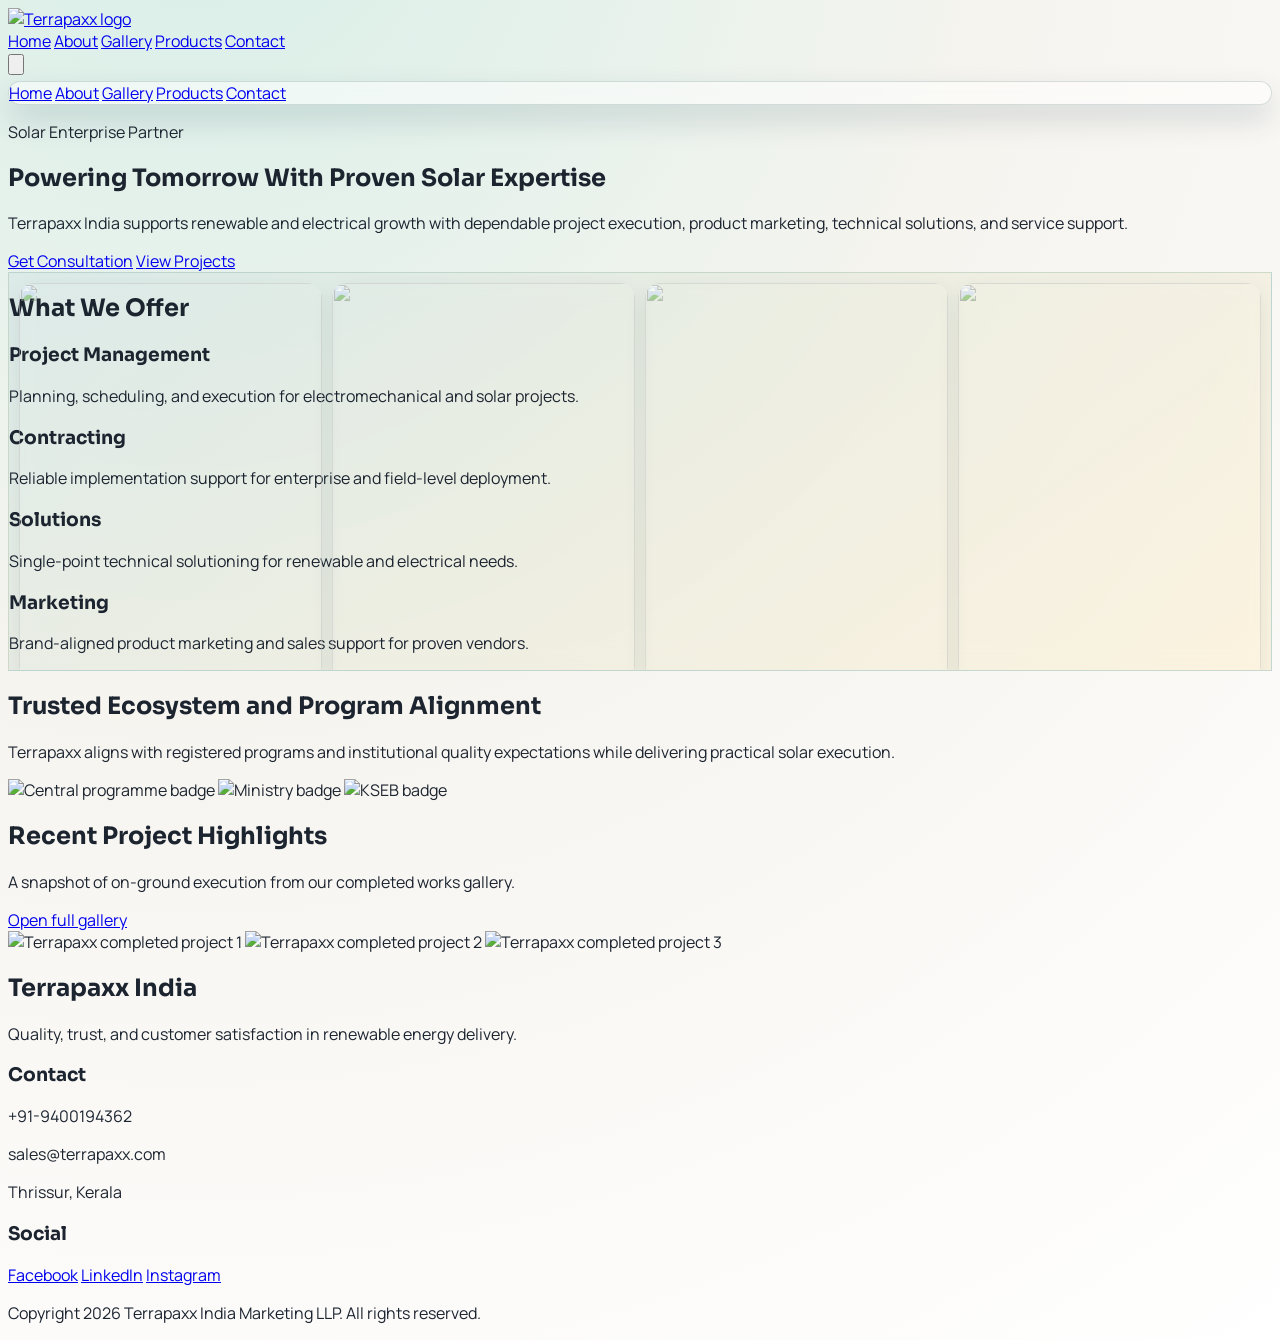
==== index.html @ 1fa040c9 "initial website setup for terapaxx" ====
<!doctype html>
<html lang="en">
<head>
  <meta charset="UTF-8">
  <meta name="viewport" content="width=device-width, initial-scale=1.0">
  <title>Terrapaxx India LLP | Solar Enterprise Solutions</title>
  <meta name="description" content="Terrapaxx India delivers solar-focused project management, contracting, technical solutions, and marketing support with quality and innovation.">
  <meta property="og:title" content="Terrapaxx India | Solar Enterprise Solutions">
  <meta property="og:description" content="Building quality through innovation for renewable energy and electrical solutions.">
  <meta property="og:type" content="website">
  <meta property="og:url" content="https://www.terrapaxx.com/">
  <meta property="og:image" content="https://www.terrapaxx.com/assets/images/terrapaxx-logo.png">
  <link rel="canonical" href="https://www.terrapaxx.com/">
  <link rel="preconnect" href="https://fonts.googleapis.com">
  <link rel="preconnect" href="https://fonts.gstatic.com" crossorigin>
  <link href="https://fonts.googleapis.com/css2?family=Manrope:wght@400;500;600;700;800&family=Sora:wght@500;600;700;800&display=swap" rel="stylesheet">
  <script src="https://cdn.tailwindcss.com"></script>
  <script>
    tailwind.config = {
      theme: {
        extend: {
          colors: {
            terra: {
              deep: '#0f3d3e',
              teal: '#1f7a7a',
              gold: '#f2a900',
              sand: '#f6f4ef',
              ink: '#1c2430'
            }
          }
        }
      }
    };
  </script>
  <link rel="stylesheet" href="assets/css/styles.css">
  <script type="application/ld+json">
    {
      "@context": "https://schema.org",
      "@type": "LocalBusiness",
      "name": "Terrapaxx India Marketing LLP",
      "url": "https://www.terrapaxx.com",
      "telephone": "+91-9400194362",
      "email": "sales@terrapaxx.com",
      "address": {
        "@type": "PostalAddress",
        "streetAddress": "7/626V, 1st Floor, St. Rose Kuries Complex, Amala Road, Parappur",
        "addressLocality": "Thrissur",
        "addressRegion": "Kerala",
        "postalCode": "680552",
        "addressCountry": "IN"
      }
    }
  </script>
</head>
<body>
  <a class="skip-link" href="#mainContent">Skip to main content</a>
  <header class="site-header fixed inset-x-0 top-0 z-40 transition-all duration-300">
    <div class="mx-auto max-w-7xl px-4 sm:px-6 lg:px-8">
      <div class="flex h-20 items-center justify-between">
        <a href="/" class="flex items-center gap-3" aria-label="Terrapaxx home">
          <img src="https://www.terrapaxx.com/assets/images/terrapaxx-logo.png" alt="Terrapaxx logo" class="h-11 w-auto" loading="lazy">
        </a>
        <nav class="hidden items-center gap-7 md:flex" aria-label="Main navigation">
          <a href="/" data-nav-link class="text-sm font-semibold text-terra-ink transition hover:text-terra-teal">Home</a>
          <a href="/about/" data-nav-link class="text-sm font-semibold text-terra-ink transition hover:text-terra-teal">About</a>
          <a href="/gallery/" data-nav-link class="text-sm font-semibold text-terra-ink transition hover:text-terra-teal">Gallery</a>
          <a href="/products/" data-nav-link class="text-sm font-semibold text-terra-ink transition hover:text-terra-teal">Products</a>
          <a href="/contact-us/" data-nav-link class="rounded-full bg-terra-deep px-4 py-2 text-sm font-semibold text-white transition hover:bg-terra-teal">Contact</a>
        </nav>
        <button id="menuButton" class="md:hidden rounded-lg border border-slate-300 p-2" aria-expanded="false" aria-controls="mobileMenu" aria-label="Open menu">
          <svg xmlns="http://www.w3.org/2000/svg" class="h-6 w-6" fill="none" viewBox="0 0 24 24" stroke="currentColor"><path stroke-linecap="round" stroke-linejoin="round" stroke-width="1.8" d="M4 6h16M4 12h16M4 18h16" /></svg>
        </button>
      </div>
      <div id="mobileMenu" class="mobile-menu-glass hidden border-t border-slate-200 pb-4 md:hidden">
        <nav class="mt-3 flex flex-col gap-2" aria-label="Mobile navigation">
          <a href="/" data-nav-link class="rounded-lg px-3 py-2 text-sm font-semibold text-terra-ink transition hover:bg-white/75">Home</a>
          <a href="/about/" data-nav-link class="rounded-lg px-3 py-2 text-sm font-semibold text-terra-ink transition hover:bg-white/75">About</a>
          <a href="/gallery/" data-nav-link class="rounded-lg px-3 py-2 text-sm font-semibold text-terra-ink transition hover:bg-white/75">Gallery</a>
          <a href="/products/" data-nav-link class="rounded-lg px-3 py-2 text-sm font-semibold text-terra-ink transition hover:bg-white/75">Products</a>
          <a href="/contact-us/" data-nav-link class="rounded-lg bg-terra-deep px-3 py-2 text-sm font-semibold text-white">Contact</a>
        </nav>
      </div>
    </div>
  </header>

  <main id="mainContent" class="pt-24">
    <section class="mx-auto max-w-7xl px-4 py-16 sm:px-6 lg:px-8">
      <div class="grid items-center gap-8 lg:grid-cols-2">
        <div class="reveal space-y-6">
          <p class="inline-flex items-center rounded-full bg-white px-4 py-1 text-xs font-bold uppercase tracking-[0.18em] text-terra-teal shadow-sm ring-1 ring-slate-200">Solar Enterprise Partner</p>
          <h1 class="text-4xl font-extrabold leading-tight text-terra-deep sm:text-5xl">Powering Tomorrow With Proven Solar Expertise</h1>
          <p class="max-w-xl text-base leading-relaxed text-slate-700">Terrapaxx India supports renewable and electrical growth with dependable project execution, product marketing, technical solutions, and service support.</p>
          <div class="flex flex-wrap gap-3">
            <a href="/contact-us/" class="rounded-full bg-terra-gold px-6 py-3 text-sm font-bold text-slate-900 transition hover:brightness-95">Get Consultation</a>
            <a href="/gallery/" class="rounded-full border border-terra-deep px-6 py-3 text-sm font-bold text-terra-deep transition hover:bg-white">View Projects</a>
          </div>
        </div>
        <div class="hero-grid reveal rounded-3xl p-6 shadow-xl sm:p-8">
          <div class="hero-gallery-layer" aria-hidden="true">
            <div class="hero-gallery-track">
              <img src="https://www.terrapaxx.com/assets/gallery/2.jpeg" alt="" class="hero-gallery-thumb" loading="lazy">
              <img src="https://www.terrapaxx.com/assets/gallery/7.jpeg" alt="" class="hero-gallery-thumb" loading="lazy">
              <img src="https://www.terrapaxx.com/assets/gallery/14.jpeg" alt="" class="hero-gallery-thumb" loading="lazy">
              <img src="https://www.terrapaxx.com/assets/gallery/22.jpg" alt="" class="hero-gallery-thumb" loading="lazy">
            </div>
          </div>
          <div class="relative z-10">
            <h2 class="text-2xl font-semibold text-terra-deep">What We Offer</h2>
            <div class="mt-6 grid gap-4 sm:grid-cols-2">
            <article class="rounded-2xl bg-white p-4 shadow-sm ring-1 ring-slate-200">
              <h3 class="font-semibold text-terra-ink">Project Management</h3>
              <p class="mt-2 text-sm text-slate-600">Planning, scheduling, and execution for electromechanical and solar projects.</p>
            </article>
            <article class="rounded-2xl bg-white p-4 shadow-sm ring-1 ring-slate-200">
              <h3 class="font-semibold text-terra-ink">Contracting</h3>
              <p class="mt-2 text-sm text-slate-600">Reliable implementation support for enterprise and field-level deployment.</p>
            </article>
            <article class="rounded-2xl bg-white p-4 shadow-sm ring-1 ring-slate-200">
              <h3 class="font-semibold text-terra-ink">Solutions</h3>
              <p class="mt-2 text-sm text-slate-600">Single-point technical solutioning for renewable and electrical needs.</p>
            </article>
            <article class="rounded-2xl bg-white p-4 shadow-sm ring-1 ring-slate-200">
              <h3 class="font-semibold text-terra-ink">Marketing</h3>
              <p class="mt-2 text-sm text-slate-600">Brand-aligned product marketing and sales support for proven vendors.</p>
            </article>
            </div>
          </div>
        </div>
      </div>
    </section>

    <section class="reveal bg-white/80 py-16">
      <div class="mx-auto max-w-7xl px-4 sm:px-6 lg:px-8">
        <div class="flex flex-col gap-8 rounded-3xl bg-white p-8 shadow-sm ring-1 ring-slate-200 lg:flex-row lg:items-center lg:justify-between">
          <div>
            <h2 class="text-2xl font-bold text-terra-deep">Trusted Ecosystem and Program Alignment</h2>
            <p class="mt-3 max-w-2xl text-slate-600">Terrapaxx aligns with registered programs and institutional quality expectations while delivering practical solar execution.</p>
          </div>
          <div class="grid grid-cols-1 gap-4 sm:grid-cols-3">
            <img loading="lazy" src="https://www.terrapaxx.com/assets/offers/central-programme.png" alt="Central programme badge" class="h-20 w-full rounded-xl bg-slate-50 object-contain p-3 ring-1 ring-slate-200">
            <img loading="lazy" src="https://www.terrapaxx.com/assets/offers/ministry.png" alt="Ministry badge" class="h-20 w-full rounded-xl bg-slate-50 object-contain p-3 ring-1 ring-slate-200">
            <img loading="lazy" src="https://www.terrapaxx.com/assets/offers/KSEB.jpeg" alt="KSEB badge" class="h-20 w-full rounded-xl bg-slate-50 object-contain p-3 ring-1 ring-slate-200">
          </div>
        </div>
      </div>
    </section>

    <section class="mx-auto max-w-7xl px-4 py-16 sm:px-6 lg:px-8">
      <div class="reveal flex items-end justify-between gap-4">
        <div>
          <h2 class="text-3xl font-bold text-terra-deep">Recent Project Highlights</h2>
          <p class="mt-2 text-slate-600">A snapshot of on-ground execution from our completed works gallery.</p>
        </div>
        <a href="/gallery/" class="text-sm font-semibold text-terra-teal">Open full gallery</a>
      </div>
      <div class="mt-8 grid gap-5 sm:grid-cols-2 lg:grid-cols-3">
        <img loading="lazy" src="https://www.terrapaxx.com/assets/gallery/1.jpeg" alt="Terrapaxx completed project 1" class="reveal h-56 w-full rounded-2xl object-cover shadow-sm ring-1 ring-slate-200">
        <img loading="lazy" src="https://www.terrapaxx.com/assets/gallery/8.jpeg" alt="Terrapaxx completed project 2" class="reveal h-56 w-full rounded-2xl object-cover shadow-sm ring-1 ring-slate-200">
        <img loading="lazy" src="https://www.terrapaxx.com/assets/gallery/18.jpeg" alt="Terrapaxx completed project 3" class="reveal h-56 w-full rounded-2xl object-cover shadow-sm ring-1 ring-slate-200">
      </div>
    </section>
  </main>

  <footer class="border-t border-slate-200 bg-white/90">
    <div class="mx-auto grid max-w-7xl gap-10 px-4 py-10 sm:px-6 md:grid-cols-3 lg:px-8">
      <div>
        <h2 class="text-lg font-bold text-terra-deep">Terrapaxx India</h2>
        <p class="mt-2 text-sm text-slate-600">Quality, trust, and customer satisfaction in renewable energy delivery.</p>
      </div>
      <div>
        <h3 class="text-sm font-bold uppercase tracking-wide text-slate-500">Contact</h3>
        <p class="mt-2 text-sm text-slate-700">+91-9400194362</p>
        <p class="text-sm text-slate-700">sales@terrapaxx.com</p>
        <p class="text-sm text-slate-700">Thrissur, Kerala</p>
      </div>
      <div>
        <h3 class="text-sm font-bold uppercase tracking-wide text-slate-500">Social</h3>
        <div class="mt-2 flex gap-4 text-sm font-semibold">
          <a class="text-terra-teal hover:underline" href="https://web.facebook.com/terrapaxx/" target="_blank" rel="noopener">Facebook</a>
          <a class="text-terra-teal hover:underline" href="https://www.linkedin.com/company/terrapaxx-india-marketing-llp" target="_blank" rel="noopener">LinkedIn</a>
          <a class="text-terra-teal hover:underline" href="https://www.instagram.com/terrapaxx_india?igsh=eGJqOGloN3NxOTlw" target="_blank" rel="noopener">Instagram</a>
        </div>
      </div>
    </div>
    <p class="border-t border-slate-200 py-4 text-center text-xs text-slate-500">Copyright <span id="currentYear"></span> Terrapaxx India Marketing LLP. All rights reserved.</p>
  </footer>

  <script src="assets/js/main.js" defer></script>
</body>
</html>
---- assets/css/styles.css ----
:root {
  --brand-deep: #0f3d3e;
  --brand-teal: #1f7a7a;
  --brand-sand: #f6f4ef;
  --brand-gold: #f2a900;
  --brand-ink: #1c2430;
}

html {
  scroll-behavior: smooth;
}

body {
  font-family: "Manrope", sans-serif;
  color: var(--brand-ink);
  background: radial-gradient(circle at 15% -10%, #d7efe8 0%, #f6f4ef 45%, #ffffff 100%);
}

h1,
h2,
h3 {
  font-family: "Sora", sans-serif;
}

.site-header.scrolled {
  background-color: rgba(255, 255, 255, 0.88);
  backdrop-filter: blur(10px);
  box-shadow: 0 8px 30px rgba(16, 42, 67, 0.08);
}

.hero-grid {
  position: relative;
  overflow: hidden;
  background-color: rgba(255, 255, 255, 0.5);
  backdrop-filter: blur(12px);
  -webkit-backdrop-filter: blur(12px);
  background-image: linear-gradient(145deg, rgba(31, 122, 122, 0.11), rgba(242, 169, 0, 0.11));
  border: 1px solid rgba(31, 122, 122, 0.2);
}

.mobile-menu-glass {
  margin-top: 0.35rem;
  border-radius: 0.9rem;
  border: 1px solid rgba(15, 61, 62, 0.16);
  background: rgba(255, 255, 255, 0.5);
  backdrop-filter: blur(16px);
  -webkit-backdrop-filter: blur(16px);
  box-shadow: 0 14px 30px rgba(20, 55, 76, 0.16);
}

.hero-gallery-layer {
  position: absolute;
  inset: 0;
  z-index: 0;
  opacity: 0.5;
  pointer-events: none;
}

.hero-gallery-track {
  display: grid;
  grid-template-columns: repeat(4, minmax(0, 1fr));
  gap: 0.6rem;
  padding: 0.6rem;
  height: 100%;
  animation: heroPan 14s ease-in-out infinite alternate;
}

.hero-gallery-thumb {
  position: relative;
  width: 100%;
  height: 100%;
  min-height: 110px;
  object-fit: cover;
  border-radius: 0.95rem;
  filter: saturate(0.92) contrast(1.03);
  box-shadow: 0 8px 22px rgba(15, 61, 62, 0.18);
  animation: heroFloat 5.5s ease-in-out infinite;
}

.hero-gallery-thumb:nth-child(2) {
  animation-delay: 0.7s;
}

.hero-gallery-thumb:nth-child(3) {
  animation-delay: 1.5s;
}

.hero-gallery-thumb:nth-child(4) {
  animation-delay: 2.2s;
}

@keyframes heroPan {
  from {
    transform: translateX(-10px) translateY(6px) scale(1.01);
  }
  to {
    transform: translateX(10px) translateY(-6px) scale(1.03);
  }
}

@keyframes heroFloat {
  0% {
    transform: translateY(0) scale(1);
  }
  50% {
    transform: translateY(-8px) scale(1.04);
  }
  100% {
    transform: translateY(0) scale(1);
  }
}

.reveal {
  opacity: 0;
  transform: translateY(14px);
  transition: opacity 0.55s ease, transform 0.55s ease;
}

.reveal.show {
  opacity: 1;
  transform: translateY(0);
}

.gallery-card img {
  transition: transform 0.35s ease;
}

.gallery-card:hover img,
.gallery-card:focus-within img {
  transform: scale(1.04);
}

.reach-card {
  transition: transform 0.24s ease, box-shadow 0.24s ease, border-color 0.24s ease, background-color 0.24s ease;
}

.reach-card:hover,
.reach-card:focus-visible {
  transform: translateY(-4px);
  box-shadow: 0 10px 20px rgba(15, 61, 62, 0.14);
}

.lightbox {
  background: rgba(8, 15, 28, 0.88);
}

.link-active {
  color: var(--brand-teal);
  font-weight: 700;
}

.skip-link {
  position: absolute;
  left: -999px;
  top: auto;
  width: 1px;
  height: 1px;
  overflow: hidden;
}

.skip-link:focus {
  left: 1rem;
  top: 1rem;
  width: auto;
  height: auto;
  z-index: 999;
  background: #fff;
  color: #000;
  padding: 0.5rem 0.75rem;
  border-radius: 0.5rem;
  box-shadow: 0 6px 18px rgba(0, 0, 0, 0.2);
}

:focus-visible {
  outline: 3px solid rgba(31, 122, 122, 0.55);
  outline-offset: 3px;
}

@media (prefers-reduced-motion: reduce) {
  .hero-gallery-track,
  .hero-gallery-thumb {
    animation: none;
  }

  .reach-card {
    transition: none;
  }

  .reach-card:hover,
  .reach-card:focus-visible {
    transform: none;
    box-shadow: none;
  }
}
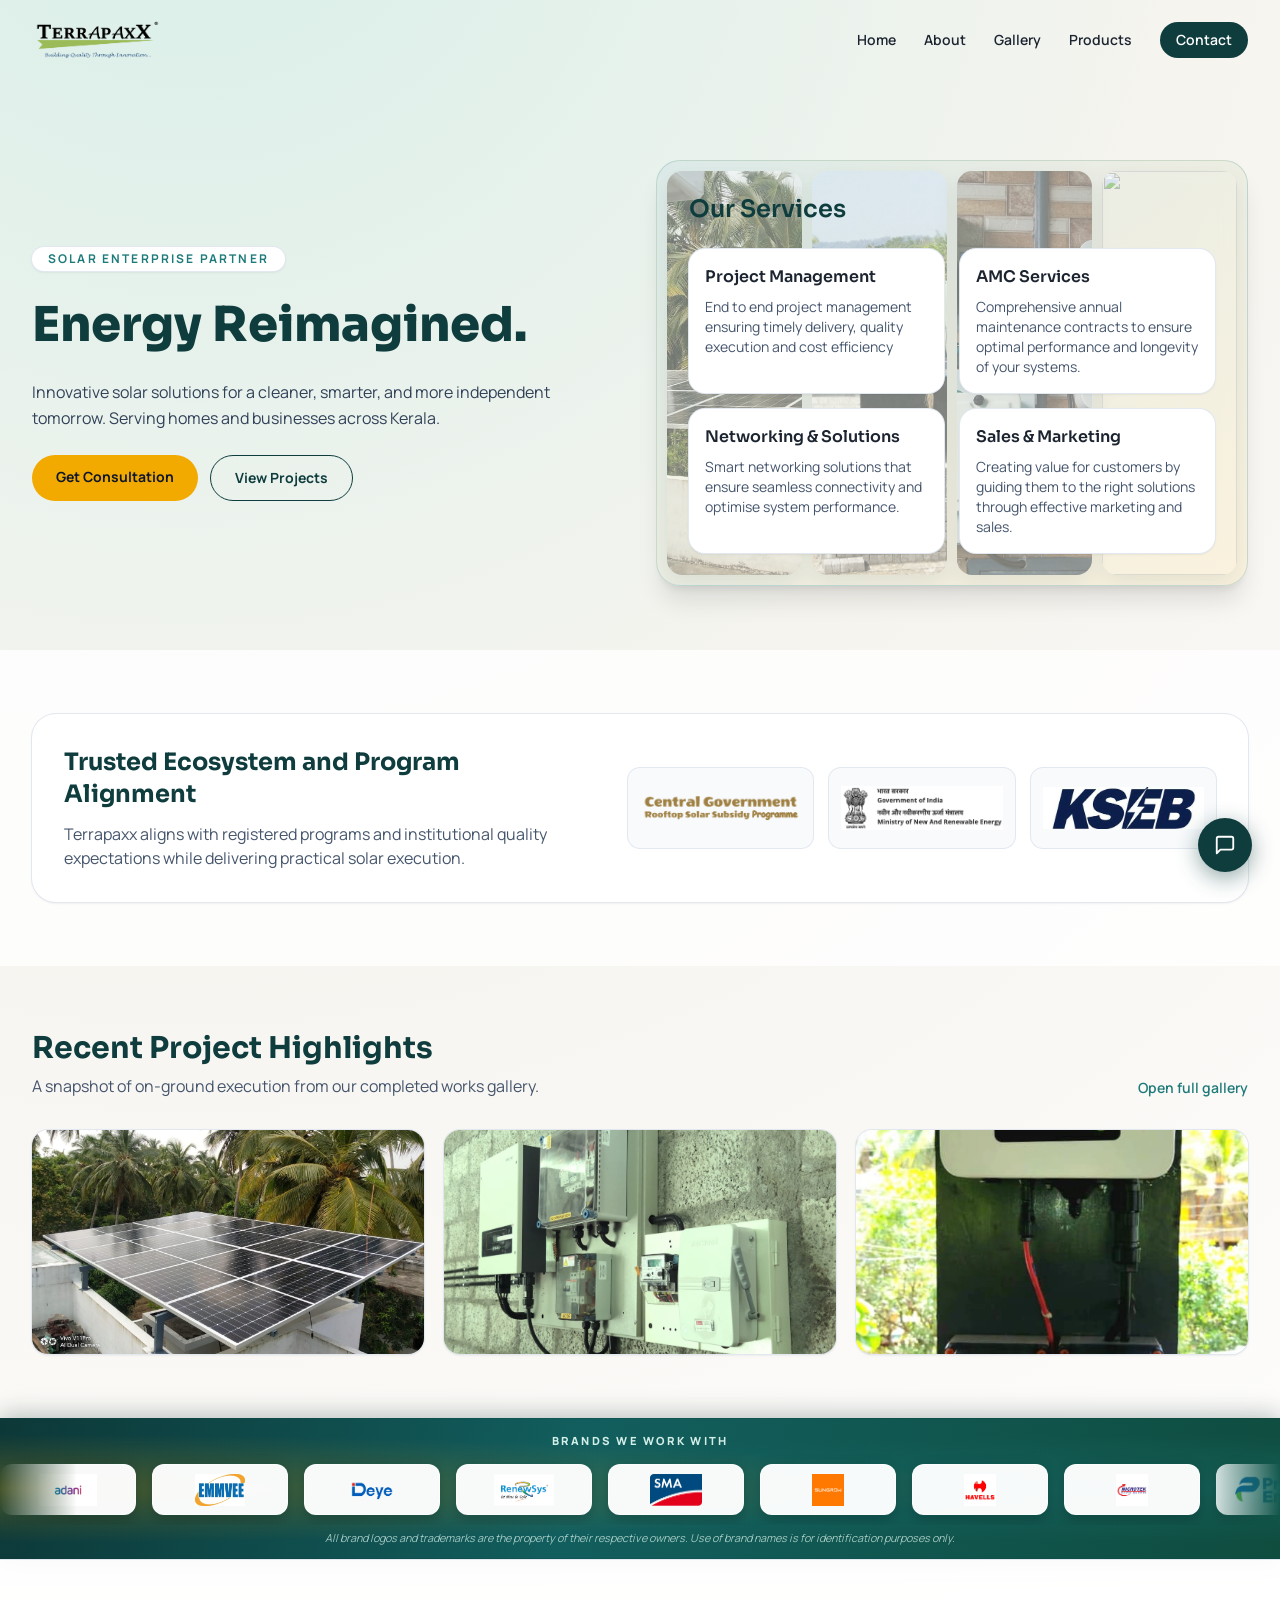
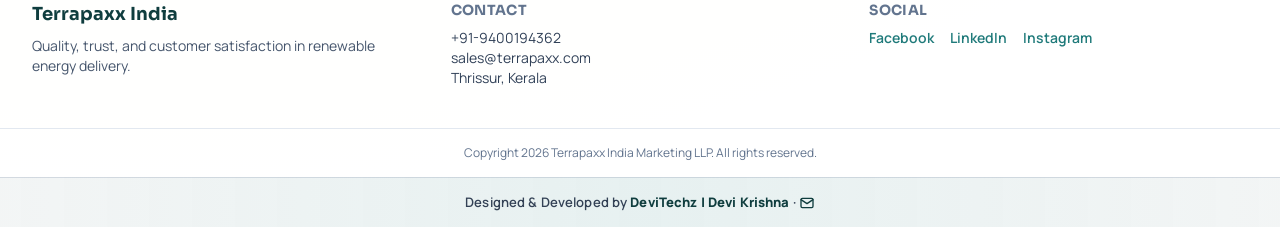
==== commit 84631f6f: "Add solar power and water heater product pages, and configure Tailwind CSS - Created new HTML pages " ====
--- a/index.html
+++ b/index.html
@@ -9,30 +9,13 @@
   <meta property="og:description" content="Building quality through innovation for renewable energy and electrical solutions.">
   <meta property="og:type" content="website">
   <meta property="og:url" content="https://www.terrapaxx.com/">
-  <meta property="og:image" content="https://www.terrapaxx.com/assets/images/terrapaxx-logo.png">
+  <meta property="og:image" content="/assets/images/terrapaxx-logo.png">
   <link rel="canonical" href="https://www.terrapaxx.com/">
   <link rel="preconnect" href="https://fonts.googleapis.com">
   <link rel="preconnect" href="https://fonts.gstatic.com" crossorigin>
   <link href="https://fonts.googleapis.com/css2?family=Manrope:wght@400;500;600;700;800&family=Sora:wght@500;600;700;800&display=swap" rel="stylesheet">
-  <script src="https://cdn.tailwindcss.com"></script>
-  <script>
-    tailwind.config = {
-      theme: {
-        extend: {
-          colors: {
-            terra: {
-              deep: '#0f3d3e',
-              teal: '#1f7a7a',
-              gold: '#f2a900',
-              sand: '#f6f4ef',
-              ink: '#1c2430'
-            }
-          }
-        }
-      }
-    };
-  </script>
-  <link rel="stylesheet" href="assets/css/styles.css">
+  <link rel="stylesheet" href="/assets/css/tailwind.css">
+  <link rel="stylesheet" href="/assets/css/styles.css">
   <script type="application/ld+json">
     {
       "@context": "https://schema.org",
@@ -58,7 +41,7 @@
     <div class="mx-auto max-w-7xl px-4 sm:px-6 lg:px-8">
       <div class="flex h-20 items-center justify-between">
         <a href="/" class="flex items-center gap-3" aria-label="Terrapaxx home">
-          <img src="https://www.terrapaxx.com/assets/images/terrapaxx-logo.png" alt="Terrapaxx logo" class="h-11 w-auto" loading="lazy">
+          <img src="/assets/images/terrapaxx-logo.png" alt="Terrapaxx logo" class="h-11 w-auto" loading="lazy">
         </a>
         <nav class="hidden items-center gap-7 md:flex" aria-label="Main navigation">
           <a href="/" data-nav-link class="text-sm font-semibold text-terra-ink transition hover:text-terra-teal">Home</a>
@@ -88,8 +71,8 @@
       <div class="grid items-center gap-8 lg:grid-cols-2">
         <div class="reveal space-y-6">
           <p class="inline-flex items-center rounded-full bg-white px-4 py-1 text-xs font-bold uppercase tracking-[0.18em] text-terra-teal shadow-sm ring-1 ring-slate-200">Solar Enterprise Partner</p>
-          <h1 class="text-4xl font-extrabold leading-tight text-terra-deep sm:text-5xl">Powering Tomorrow With Proven Solar Expertise</h1>
-          <p class="max-w-xl text-base leading-relaxed text-slate-700">Terrapaxx India supports renewable and electrical growth with dependable project execution, product marketing, technical solutions, and service support.</p>
+          <h1 class="text-4xl font-extrabold leading-tight text-terra-deep sm:text-5xl">Energy Reimagined.</h1>
+          <p class="max-w-xl text-base leading-relaxed text-slate-700">Innovative solar solutions for a cleaner, smarter, and more independent tomorrow. Serving homes and businesses across Kerala.</p>
           <div class="flex flex-wrap gap-3">
             <a href="/contact-us/" class="rounded-full bg-terra-gold px-6 py-3 text-sm font-bold text-slate-900 transition hover:brightness-95">Get Consultation</a>
             <a href="/gallery/" class="rounded-full border border-terra-deep px-6 py-3 text-sm font-bold text-terra-deep transition hover:bg-white">View Projects</a>
@@ -98,30 +81,30 @@
         <div class="hero-grid reveal rounded-3xl p-6 shadow-xl sm:p-8">
           <div class="hero-gallery-layer" aria-hidden="true">
             <div class="hero-gallery-track">
-              <img src="https://www.terrapaxx.com/assets/gallery/2.jpeg" alt="" class="hero-gallery-thumb" loading="lazy">
-              <img src="https://www.terrapaxx.com/assets/gallery/7.jpeg" alt="" class="hero-gallery-thumb" loading="lazy">
-              <img src="https://www.terrapaxx.com/assets/gallery/14.jpeg" alt="" class="hero-gallery-thumb" loading="lazy">
-              <img src="https://www.terrapaxx.com/assets/gallery/22.jpg" alt="" class="hero-gallery-thumb" loading="lazy">
+              <img src="/assets/images/gallery/2.jpeg" alt="" class="hero-gallery-thumb" loading="lazy">
+              <img src="/assets/images/gallery/7.jpeg" alt="" class="hero-gallery-thumb" loading="lazy">
+              <img src="/assets/images/gallery/14.jpeg" alt="" class="hero-gallery-thumb" loading="lazy">
+              <img src="/assets/images/gallery/22.jpg" alt="" class="hero-gallery-thumb" loading="lazy">
             </div>
           </div>
           <div class="relative z-10">
-            <h2 class="text-2xl font-semibold text-terra-deep">What We Offer</h2>
+            <h2 class="text-2xl font-semibold text-terra-deep">Our Services</h2>
             <div class="mt-6 grid gap-4 sm:grid-cols-2">
             <article class="rounded-2xl bg-white p-4 shadow-sm ring-1 ring-slate-200">
               <h3 class="font-semibold text-terra-ink">Project Management</h3>
-              <p class="mt-2 text-sm text-slate-600">Planning, scheduling, and execution for electromechanical and solar projects.</p>
-            </article>
-            <article class="rounded-2xl bg-white p-4 shadow-sm ring-1 ring-slate-200">
-              <h3 class="font-semibold text-terra-ink">Contracting</h3>
-              <p class="mt-2 text-sm text-slate-600">Reliable implementation support for enterprise and field-level deployment.</p>
-            </article>
-            <article class="rounded-2xl bg-white p-4 shadow-sm ring-1 ring-slate-200">
-              <h3 class="font-semibold text-terra-ink">Solutions</h3>
-              <p class="mt-2 text-sm text-slate-600">Single-point technical solutioning for renewable and electrical needs.</p>
-            </article>
-            <article class="rounded-2xl bg-white p-4 shadow-sm ring-1 ring-slate-200">
-              <h3 class="font-semibold text-terra-ink">Marketing</h3>
-              <p class="mt-2 text-sm text-slate-600">Brand-aligned product marketing and sales support for proven vendors.</p>
+              <p class="mt-2 text-sm text-slate-600">End to end project management ensuring timely delivery, quality execution and cost efficiency</p>
+            </article>
+            <article class="rounded-2xl bg-white p-4 shadow-sm ring-1 ring-slate-200">
+              <h3 class="font-semibold text-terra-ink">AMC Services</h3>
+              <p class="mt-2 text-sm text-slate-600">Comprehensive annual maintenance contracts to ensure optimal performance and longevity of your systems.</p>
+            </article>
+            <article class="rounded-2xl bg-white p-4 shadow-sm ring-1 ring-slate-200">
+              <h3 class="font-semibold text-terra-ink">Networking & Solutions</h3>
+              <p class="mt-2 text-sm text-slate-600">Smart networking solutions that ensure seamless connectivity and optimise system performance.</p>
+            </article>
+            <article class="rounded-2xl bg-white p-4 shadow-sm ring-1 ring-slate-200">
+              <h3 class="font-semibold text-terra-ink">Sales & Marketing</h3>
+              <p class="mt-2 text-sm text-slate-600">Creating value for customers by guiding them to the right solutions through effective marketing and sales.</p>
             </article>
             </div>
           </div>
@@ -137,9 +120,9 @@
             <p class="mt-3 max-w-2xl text-slate-600">Terrapaxx aligns with registered programs and institutional quality expectations while delivering practical solar execution.</p>
           </div>
           <div class="grid grid-cols-1 gap-4 sm:grid-cols-3">
-            <img loading="lazy" src="https://www.terrapaxx.com/assets/offers/central-programme.png" alt="Central programme badge" class="h-20 w-full rounded-xl bg-slate-50 object-contain p-3 ring-1 ring-slate-200">
-            <img loading="lazy" src="https://www.terrapaxx.com/assets/offers/ministry.png" alt="Ministry badge" class="h-20 w-full rounded-xl bg-slate-50 object-contain p-3 ring-1 ring-slate-200">
-            <img loading="lazy" src="https://www.terrapaxx.com/assets/offers/KSEB.jpeg" alt="KSEB badge" class="h-20 w-full rounded-xl bg-slate-50 object-contain p-3 ring-1 ring-slate-200">
+            <img loading="lazy" src="/assets/images/offers/central-programme.png" alt="Central programme badge" class="h-20 w-full rounded-xl bg-slate-50 object-contain p-3 ring-1 ring-slate-200">
+            <img loading="lazy" src="/assets/images/offers/ministry.png" alt="Ministry badge" class="h-20 w-full rounded-xl bg-slate-50 object-contain p-3 ring-1 ring-slate-200">
+            <img loading="lazy" src="/assets/images/offers/KSEB.jpeg" alt="KSEB badge" class="h-20 w-full rounded-xl bg-slate-50 object-contain p-3 ring-1 ring-slate-200">
           </div>
         </div>
       </div>
@@ -154,13 +137,47 @@
         <a href="/gallery/" class="text-sm font-semibold text-terra-teal">Open full gallery</a>
       </div>
       <div class="mt-8 grid gap-5 sm:grid-cols-2 lg:grid-cols-3">
-        <img loading="lazy" src="https://www.terrapaxx.com/assets/gallery/1.jpeg" alt="Terrapaxx completed project 1" class="reveal h-56 w-full rounded-2xl object-cover shadow-sm ring-1 ring-slate-200">
-        <img loading="lazy" src="https://www.terrapaxx.com/assets/gallery/8.jpeg" alt="Terrapaxx completed project 2" class="reveal h-56 w-full rounded-2xl object-cover shadow-sm ring-1 ring-slate-200">
-        <img loading="lazy" src="https://www.terrapaxx.com/assets/gallery/18.jpeg" alt="Terrapaxx completed project 3" class="reveal h-56 w-full rounded-2xl object-cover shadow-sm ring-1 ring-slate-200">
+        <img loading="lazy" src="/assets/images/gallery/1.jpeg" alt="Terrapaxx completed project 1" class="reveal h-56 w-full rounded-2xl object-cover shadow-sm ring-1 ring-slate-200">
+        <img loading="lazy" src="/assets/images/gallery/8.jpeg" alt="Terrapaxx completed project 2" class="reveal h-56 w-full rounded-2xl object-cover shadow-sm ring-1 ring-slate-200">
+        <img loading="lazy" src="/assets/images/gallery/18.jpeg" alt="Terrapaxx completed project 3" class="reveal h-56 w-full rounded-2xl object-cover shadow-sm ring-1 ring-slate-200">
       </div>
     </section>
   </main>
 
+  <section class="brand-marquee" aria-label="Partner brands">
+    <p class="brand-marquee-heading">Brands We Work With</p>
+    <div class="brand-marquee-viewport">
+      <div class="brand-marquee-track">
+        <div class="brand-marquee-group">
+          <div class="brand-logo-chip"><img src="/assets/images/logos/Adani.jpg" alt="Adani" loading="lazy"></div>
+          <div class="brand-logo-chip"><img src="/assets/images/logos/EMMVEE.png" alt="Emmvee" loading="lazy"></div>
+          <div class="brand-logo-chip"><img src="/assets/images/logos/LOGO.png" alt="Brand logo" loading="lazy"></div>
+          <div class="brand-logo-chip"><img src="/assets/images/logos/Renewsys.png" alt="Renewsys" loading="lazy"></div>
+          <div class="brand-logo-chip"><img src="/assets/images/logos/SMA_Solar_idkl4eTfea_0.png" alt="SMA Solar" loading="lazy"></div>
+          <div class="brand-logo-chip"><img src="/assets/images/logos/Sungrow.png" alt="Sungrow" loading="lazy"></div>
+          <div class="brand-logo-chip"><img src="/assets/images/logos/havells-logo-png_seeklogo-343289.png" alt="Havells" loading="lazy"></div>
+          <div class="brand-logo-chip"><img src="/assets/images/logos/microtek-logo-png_seeklogo-196359.png" alt="Microtek" loading="lazy"></div>
+          <div class="brand-logo-chip"><img src="/assets/images/logos/premier-energies.b1bb2f7bbecd36942cfa.png" alt="Premier Energies" loading="lazy"></div>
+          <div class="brand-logo-chip"><img src="/assets/images/logos/vguard.png" alt="V-Guard" loading="lazy"></div>
+          <div class="brand-logo-chip"><img src="/assets/images/logos/waree.png" alt="Waaree" loading="lazy"></div>
+        </div>
+        <div class="brand-marquee-group" aria-hidden="true">
+          <div class="brand-logo-chip"><img src="/assets/images/logos/Adani.jpg" alt="Adani" loading="lazy"></div>
+          <div class="brand-logo-chip"><img src="/assets/images/logos/EMMVEE.png" alt="Emmvee" loading="lazy"></div>
+          <div class="brand-logo-chip"><img src="/assets/images/logos/LOGO.png" alt="Brand logo" loading="lazy"></div>
+          <div class="brand-logo-chip"><img src="/assets/images/logos/Renewsys.png" alt="Renewsys" loading="lazy"></div>
+          <div class="brand-logo-chip"><img src="/assets/images/logos/SMA_Solar_idkl4eTfea_0.png" alt="SMA Solar" loading="lazy"></div>
+          <div class="brand-logo-chip"><img src="/assets/images/logos/Sungrow.png" alt="Sungrow" loading="lazy"></div>
+          <div class="brand-logo-chip"><img src="/assets/images/logos/havells-logo-png_seeklogo-343289.png" alt="Havells" loading="lazy"></div>
+          <div class="brand-logo-chip"><img src="/assets/images/logos/microtek-logo-png_seeklogo-196359.png" alt="Microtek" loading="lazy"></div>
+          <div class="brand-logo-chip"><img src="/assets/images/logos/premier-energies.b1bb2f7bbecd36942cfa.png" alt="Premier Energies" loading="lazy"></div>
+          <div class="brand-logo-chip"><img src="/assets/images/logos/vguard.png" alt="V-Guard" loading="lazy"></div>
+          <div class="brand-logo-chip"><img src="/assets/images/logos/waree.png" alt="Waaree" loading="lazy"></div>
+        </div>
+      </div>
+    </div>
+    <p class="brand-marquee-disclaimer">All brand logos and trademarks are the property of their respective owners. Use of brand names is for identification purposes only.</p>
+  </section>
   <footer class="border-t border-slate-200 bg-white/90">
     <div class="mx-auto grid max-w-7xl gap-10 px-4 py-10 sm:px-6 md:grid-cols-3 lg:px-8">
       <div>
@@ -185,6 +202,6 @@
     <p class="border-t border-slate-200 py-4 text-center text-xs text-slate-500">Copyright <span id="currentYear"></span> Terrapaxx India Marketing LLP. All rights reserved.</p>
   </footer>
 
-  <script src="assets/js/main.js" defer></script>
+  <script src="/assets/js/main.js" defer></script>
 </body>
 </html>
--- a/assets/css/styles.css
+++ b/assets/css/styles.css
@@ -26,6 +26,17 @@
   background-color: rgba(255, 255, 255, 0.88);
   backdrop-filter: blur(10px);
   box-shadow: 0 8px 30px rgba(16, 42, 67, 0.08);
+}
+
+.site-header.menu-open {
+  background-color: rgba(255, 255, 255, 0.94);
+  backdrop-filter: blur(12px);
+  -webkit-backdrop-filter: blur(12px);
+  box-shadow: 0 10px 28px rgba(16, 42, 67, 0.14);
+}
+
+.site-header > div {
+  position: relative;
 }
 
 .hero-grid {
@@ -42,10 +53,123 @@
   margin-top: 0.35rem;
   border-radius: 0.9rem;
   border: 1px solid rgba(15, 61, 62, 0.16);
-  background: rgba(255, 255, 255, 0.5);
+  background: rgba(255, 255, 255, 0.97);
   backdrop-filter: blur(16px);
   -webkit-backdrop-filter: blur(16px);
   box-shadow: 0 14px 30px rgba(20, 55, 76, 0.16);
+}
+
+.site-header #mobileMenu {
+  position: absolute;
+  left: 0;
+  right: 0;
+  top: calc(100% + 0.35rem);
+  z-index: 60;
+  margin-top: 0.35rem;
+  border-radius: 0.9rem;
+  border: 1px solid rgba(15, 61, 62, 0.16);
+  background: rgba(255, 255, 255, 0.97);
+  backdrop-filter: blur(12px);
+  -webkit-backdrop-filter: blur(12px);
+  box-shadow: 0 14px 30px rgba(20, 55, 76, 0.16);
+}
+
+/* ── Brand Marquee Strip ── */
+.brand-marquee {
+  /* Full-bleed: override any max-width parent */
+  width: 100%;
+  margin-top: 0;
+  border-top: 1px solid rgba(15, 61, 62, 0.22);
+  border-bottom: 1px solid rgba(15, 61, 62, 0.22);
+  overflow: hidden;
+  background:
+    radial-gradient(ellipse at 0% 50%, rgba(242, 169, 0, 0.25) 0%, transparent 55%),
+    radial-gradient(ellipse at 100% 50%, rgba(31, 122, 122, 0.35) 0%, transparent 55%),
+    linear-gradient(105deg, #0d3838 0%, #125e5e 45%, #0f4d3f 100%);
+  box-shadow: 0 -4px 24px rgba(12, 43, 44, 0.18), 0 4px 24px rgba(12, 43, 44, 0.18);
+}
+
+.brand-marquee-heading {
+  padding: 0.9rem 1rem 0.2rem;
+  text-align: center;
+  color: rgba(220, 245, 238, 0.95);
+  font-size: 0.7rem;
+  font-weight: 800;
+  letter-spacing: 0.2em;
+  text-transform: uppercase;
+}
+
+.brand-marquee-viewport {
+  padding: 0.65rem 0;
+  overflow: hidden;
+  /* Fade edges so loop looks seamless */
+  -webkit-mask-image: linear-gradient(to right, transparent 0%, black 6%, black 94%, transparent 100%);
+  mask-image: linear-gradient(to right, transparent 0%, black 6%, black 94%, transparent 100%);
+}
+
+.brand-marquee-track {
+  /* Single horizontal line that cannot break */
+  display: flex;
+  flex-wrap: nowrap;
+  align-items: center;
+  width: max-content;
+  gap: 0;
+  animation: brandSlide 26s linear infinite;
+  will-change: transform;
+}
+
+.brand-marquee-group {
+  display: flex;
+  flex-wrap: nowrap;
+  align-items: center;
+  gap: 1rem;
+  /* Right padding equals the gap so the loop seam is invisible */
+  padding-right: 1rem;
+  flex-shrink: 0;
+}
+
+.brand-logo-chip {
+  flex: 0 0 auto;
+  height: 3.2rem;
+  width: 8.5rem;
+  display: flex;
+  align-items: center;
+  justify-content: center;
+  border-radius: 0.75rem;
+  background: rgba(255, 255, 255, 0.97);
+  border: 1px solid rgba(255, 255, 255, 0.6);
+  box-shadow: 0 4px 14px rgba(0, 0, 0, 0.22), 0 0 0 1px rgba(31,122,122,0.08);
+  padding: 0.4rem 0.7rem;
+  transition: transform 0.2s ease, box-shadow 0.2s ease;
+}
+
+.brand-logo-chip:hover {
+  transform: scale(1.07);
+  box-shadow: 0 8px 22px rgba(0, 0, 0, 0.3);
+}
+
+.brand-logo-chip img {
+  display: block;
+  max-height: 2rem;
+  max-width: 100%;
+  width: 100%;
+  object-fit: contain;
+  object-position: center;
+}
+
+.brand-marquee-disclaimer {
+  margin: 0;
+  padding: 0.3rem 1rem 0.8rem;
+  text-align: center;
+  color: rgba(210, 238, 228, 0.75);
+  font-size: 0.68rem;
+  font-style: italic;
+  line-height: 1.4;
+}
+
+@keyframes brandSlide {
+  0%   { transform: translateX(0); }
+  100% { transform: translateX(-50%); }
 }
 
 .hero-gallery-layer {
@@ -176,12 +300,197 @@
   outline-offset: 3px;
 }
 
+/* ── Floating Contact FAB ── */
+.contact-fab {
+  position: fixed;
+  bottom: 1.75rem;
+  right: 1.75rem;
+  z-index: 9000;
+  display: flex;
+  flex-direction: column;
+  align-items: flex-end;
+  gap: 0.7rem;
+}
+
+.contact-fab-trigger {
+  width: 3.4rem;
+  height: 3.4rem;
+  border-radius: 50%;
+  background: var(--brand-deep);
+  color: #fff;
+  border: none;
+  cursor: pointer;
+  display: flex;
+  align-items: center;
+  justify-content: center;
+  box-shadow: 0 6px 22px rgba(15, 61, 62, 0.45);
+  transition: background 0.2s, transform 0.2s;
+  position: relative;
+  flex-shrink: 0;
+}
+
+.contact-fab-trigger:hover {
+  background: var(--brand-teal);
+  transform: scale(1.06);
+}
+
+.contact-fab-trigger svg {
+  position: absolute;
+  transition: opacity 0.2s ease, transform 0.25s ease;
+}
+
+.contact-fab-trigger .fab-icon-chat {
+  opacity: 1;
+  transform: scale(1) rotate(0deg);
+}
+
+.contact-fab-trigger .fab-icon-close {
+  opacity: 0;
+  transform: scale(0.5) rotate(-90deg);
+}
+
+.contact-fab.is-open .contact-fab-trigger {
+  background: var(--brand-teal);
+}
+
+.contact-fab.is-open .contact-fab-trigger .fab-icon-chat {
+  opacity: 0;
+  transform: scale(0.5) rotate(90deg);
+}
+
+.contact-fab.is-open .contact-fab-trigger .fab-icon-close {
+  opacity: 1;
+  transform: scale(1) rotate(0deg);
+}
+
+.contact-fab-options {
+  display: flex;
+  flex-direction: column;
+  align-items: flex-end;
+  gap: 0.65rem;
+  pointer-events: none;
+  order: -1;
+}
+
+.contact-fab-item {
+  display: flex;
+  align-items: center;
+  gap: 0.55rem;
+  text-decoration: none;
+  opacity: 0;
+  transform: translateY(0.6rem) scale(0.85);
+  transition: opacity 0.22s ease, transform 0.25s cubic-bezier(0.34, 1.56, 0.64, 1);
+  pointer-events: none;
+}
+
+.contact-fab.is-open .contact-fab-options {
+  pointer-events: auto;
+}
+
+.contact-fab.is-open .contact-fab-item {
+  opacity: 1;
+  transform: translateY(0) scale(1);
+  pointer-events: auto;
+}
+
+.contact-fab.is-open .contact-fab-item:nth-child(1) { transition-delay: 0.04s; }
+.contact-fab.is-open .contact-fab-item:nth-child(2) { transition-delay: 0.1s; }
+
+.contact-fab-label {
+  background: rgba(20, 40, 50, 0.82);
+  color: #fff;
+  font-size: 0.72rem;
+  font-weight: 700;
+  letter-spacing: 0.04em;
+  padding: 0.28rem 0.65rem;
+  border-radius: 2rem;
+  white-space: nowrap;
+  backdrop-filter: blur(4px);
+}
+
+.contact-fab-btn {
+  width: 2.9rem;
+  height: 2.9rem;
+  border-radius: 50%;
+  display: flex;
+  align-items: center;
+  justify-content: center;
+  color: #fff;
+  flex-shrink: 0;
+  box-shadow: 0 4px 14px rgba(0, 0, 0, 0.22);
+  transition: transform 0.2s, box-shadow 0.2s;
+}
+
+.contact-fab-btn:hover {
+  transform: scale(1.1);
+  box-shadow: 0 6px 20px rgba(0, 0, 0, 0.3);
+}
+
+.contact-fab-wa .contact-fab-btn {
+  background: #25d366;
+}
+
+.contact-fab-call .contact-fab-btn {
+  background: var(--brand-teal);
+}
+
+/* ── Footer Credit ── */
+.devitechz-credit {
+  border-top: 1px solid rgba(148, 163, 184, 0.35);
+  padding: 0.9rem 1rem;
+  text-align: center;
+  background: linear-gradient(90deg, rgba(15, 61, 62, 0.05), rgba(31, 122, 122, 0.11), rgba(15, 61, 62, 0.05));
+}
+
+.devitechz-credit-text {
+  margin: 0;
+  font-size: 0.82rem;
+  font-weight: 600;
+  letter-spacing: 0.01em;
+  color: #334155;
+}
+
+.devitechz-credit a {
+  color: var(--brand-deep);
+  font-weight: 800;
+  text-decoration: none;
+}
+
+.devitechz-credit a:hover,
+.devitechz-credit a:focus-visible {
+  color: var(--brand-teal);
+  text-decoration: underline;
+}
+
+.devitechz-credit-mail {
+  display: inline-flex;
+  align-items: center;
+  justify-content: center;
+  vertical-align: text-bottom;
+  text-decoration: none;
+}
+
+.devitechz-credit-mail svg {
+  display: block;
+}
+
+.devitechz-credit-mail:hover,
+.devitechz-credit-mail:focus-visible {
+  text-decoration: none;
+}
+
 @media (prefers-reduced-motion: reduce) {
   .hero-gallery-track,
   .hero-gallery-thumb {
     animation: none;
   }
 
+  .brand-marquee-track {
+    animation: none;
+    /* Static fallback: center on screen */
+    justify-content: flex-start;
+  }
+
   .reach-card {
     transition: none;
   }
@@ -191,4 +500,9 @@
     transform: none;
     box-shadow: none;
   }
-}
+
+  .contact-fab-item,
+  .contact-fab-trigger svg {
+    transition: none;
+  }
+}
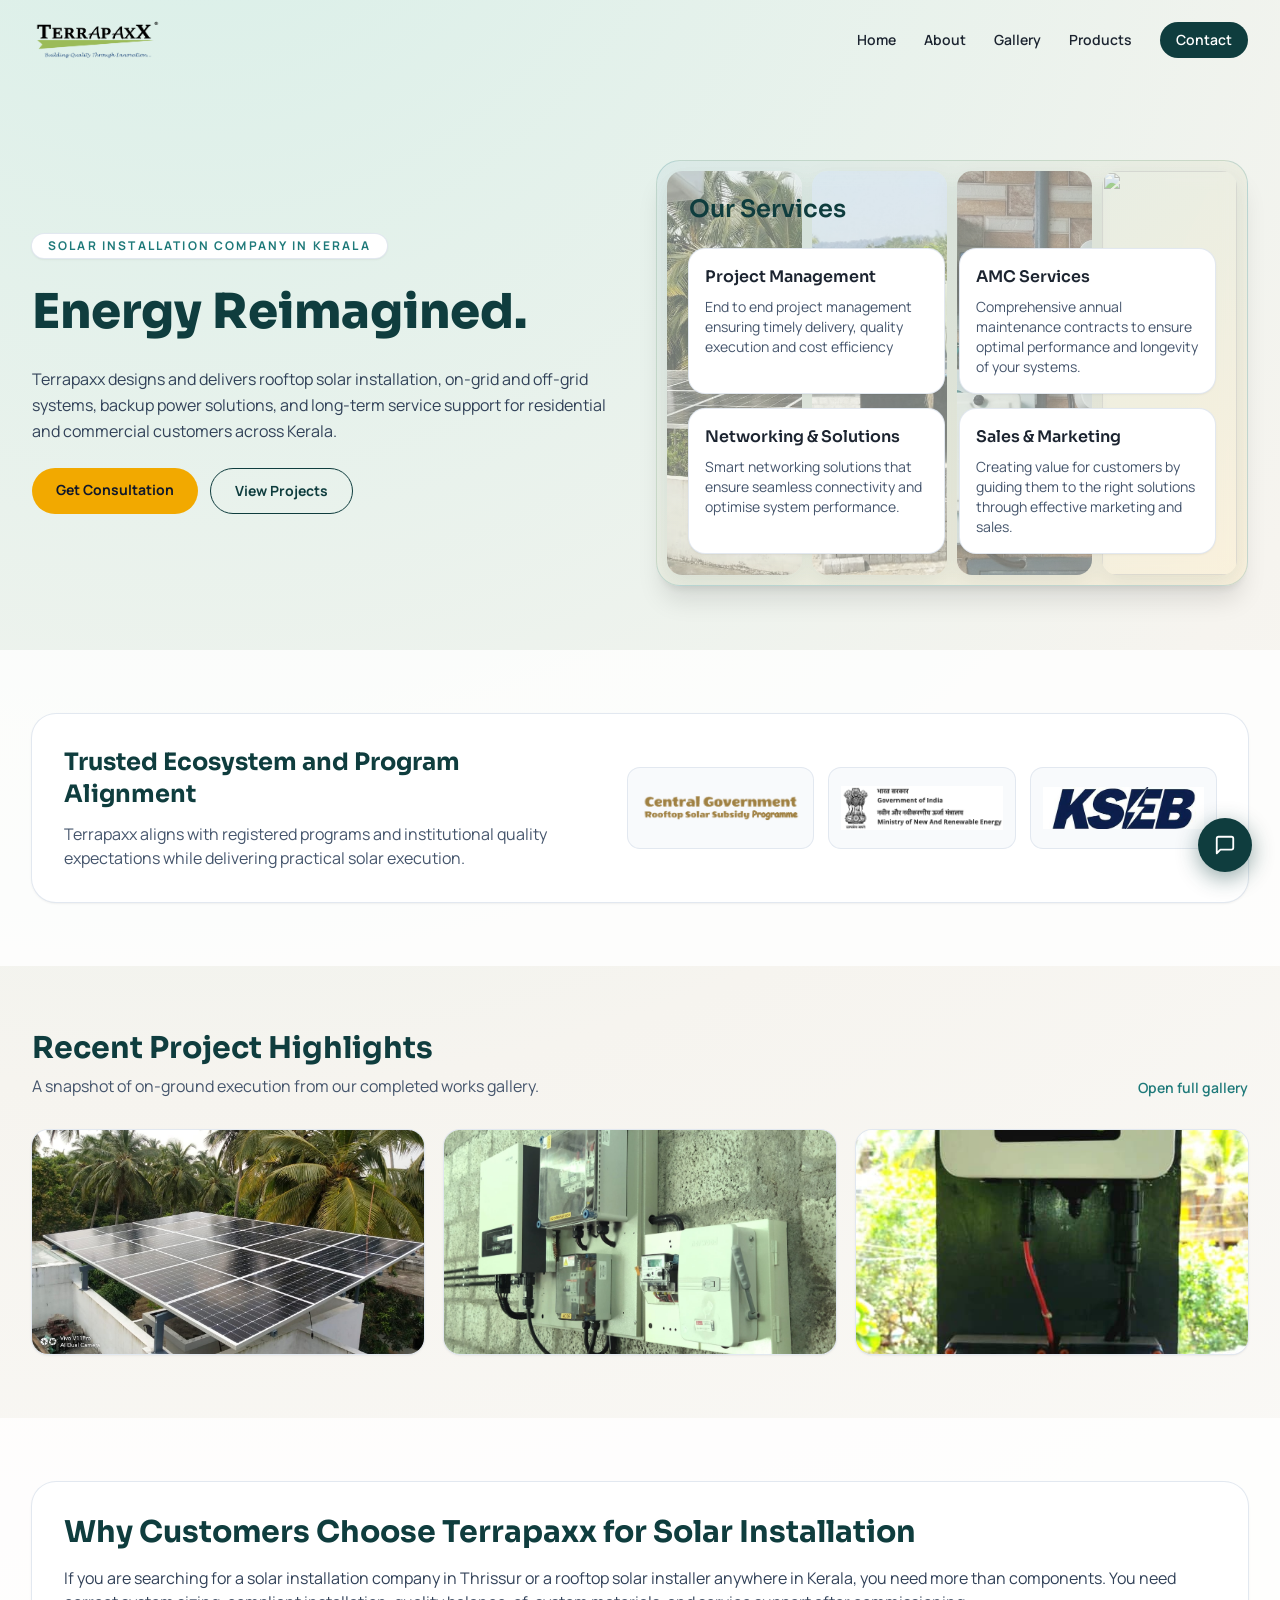
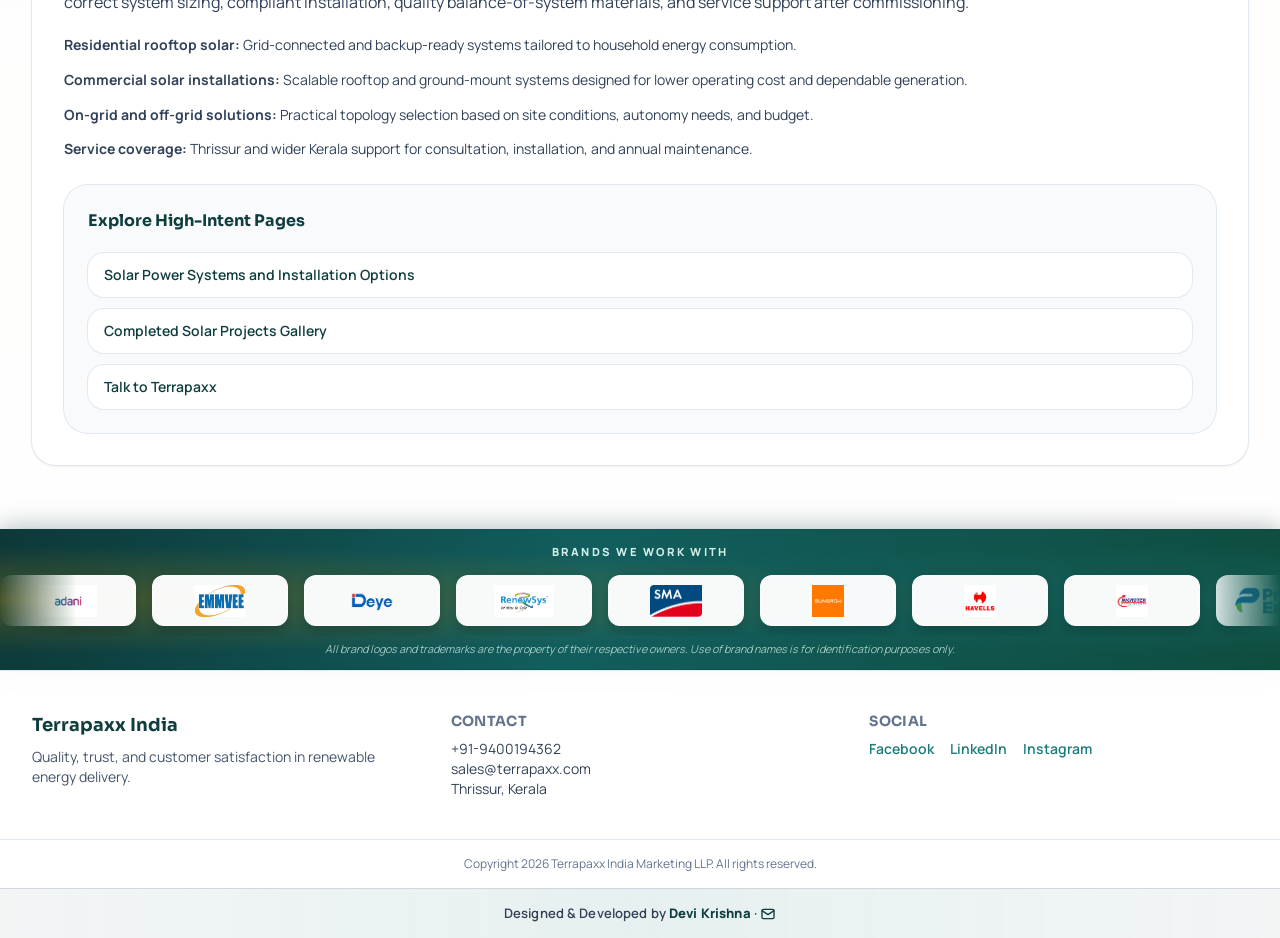
==== commit 9bfe1de4: "Update meta tags and content for SEO optimization across multiple pages" ====
--- a/index.html
+++ b/index.html
@@ -3,10 +3,10 @@
 <head>
   <meta charset="UTF-8">
   <meta name="viewport" content="width=device-width, initial-scale=1.0">
-  <title>Terrapaxx India LLP | Solar Enterprise Solutions</title>
-  <meta name="description" content="Terrapaxx India delivers solar-focused project management, contracting, technical solutions, and marketing support with quality and innovation.">
-  <meta property="og:title" content="Terrapaxx India | Solar Enterprise Solutions">
-  <meta property="og:description" content="Building quality through innovation for renewable energy and electrical solutions.">
+  <title>Solar Installation Company in Thrissur, Kerala | Terrapaxx India</title>
+  <meta name="description" content="Terrapaxx India is a solar installation company in Thrissur, Kerala delivering rooftop solar systems, on-grid and off-grid solutions, energy backup, and AMC support for homes and businesses.">
+  <meta property="og:title" content="Solar Installation Company in Thrissur, Kerala | Terrapaxx India">
+  <meta property="og:description" content="Rooftop solar installation, on-grid and off-grid systems, backup power, and support services across Thrissur and Kerala.">
   <meta property="og:type" content="website">
   <meta property="og:url" content="https://www.terrapaxx.com/">
   <meta property="og:image" content="/assets/images/terrapaxx-logo.png">
@@ -24,6 +24,17 @@
       "url": "https://www.terrapaxx.com",
       "telephone": "+91-9400194362",
       "email": "sales@terrapaxx.com",
+      "areaServed": [
+        {
+          "@type": "State",
+          "name": "Kerala"
+        },
+        {
+          "@type": "City",
+          "name": "Thrissur"
+        }
+      ],
+      "keywords": "solar installation company in Thrissur, solar company in Kerala, rooftop solar installation, on-grid solar systems, off-grid solar systems",
       "address": {
         "@type": "PostalAddress",
         "streetAddress": "7/626V, 1st Floor, St. Rose Kuries Complex, Amala Road, Parappur",
@@ -70,9 +81,9 @@
     <section class="mx-auto max-w-7xl px-4 py-16 sm:px-6 lg:px-8">
       <div class="grid items-center gap-8 lg:grid-cols-2">
         <div class="reveal space-y-6">
-          <p class="inline-flex items-center rounded-full bg-white px-4 py-1 text-xs font-bold uppercase tracking-[0.18em] text-terra-teal shadow-sm ring-1 ring-slate-200">Solar Enterprise Partner</p>
+          <p class="inline-flex items-center rounded-full bg-white px-4 py-1 text-xs font-bold uppercase tracking-[0.18em] text-terra-teal shadow-sm ring-1 ring-slate-200">Solar Installation Company in Kerala</p>
           <h1 class="text-4xl font-extrabold leading-tight text-terra-deep sm:text-5xl">Energy Reimagined.</h1>
-          <p class="max-w-xl text-base leading-relaxed text-slate-700">Innovative solar solutions for a cleaner, smarter, and more independent tomorrow. Serving homes and businesses across Kerala.</p>
+          <p class="max-w-xl text-base leading-relaxed text-slate-700">Terrapaxx designs and delivers rooftop solar installation, on-grid and off-grid systems, backup power solutions, and long-term service support for residential and commercial customers across Kerala.</p>
           <div class="flex flex-wrap gap-3">
             <a href="/contact-us/" class="rounded-full bg-terra-gold px-6 py-3 text-sm font-bold text-slate-900 transition hover:brightness-95">Get Consultation</a>
             <a href="/gallery/" class="rounded-full border border-terra-deep px-6 py-3 text-sm font-bold text-terra-deep transition hover:bg-white">View Projects</a>
@@ -140,6 +151,31 @@
         <img loading="lazy" src="/assets/images/gallery/1.jpeg" alt="Terrapaxx completed project 1" class="reveal h-56 w-full rounded-2xl object-cover shadow-sm ring-1 ring-slate-200">
         <img loading="lazy" src="/assets/images/gallery/8.jpeg" alt="Terrapaxx completed project 2" class="reveal h-56 w-full rounded-2xl object-cover shadow-sm ring-1 ring-slate-200">
         <img loading="lazy" src="/assets/images/gallery/18.jpeg" alt="Terrapaxx completed project 3" class="reveal h-56 w-full rounded-2xl object-cover shadow-sm ring-1 ring-slate-200">
+      </div>
+    </section>
+
+    <section class="bg-white/80 py-16">
+      <div class="mx-auto max-w-7xl px-4 sm:px-6 lg:px-8">
+        <div class="reveal grid gap-6 rounded-3xl bg-white p-8 shadow-sm ring-1 ring-slate-200 lg:grid-cols-[1.2fr_0.8fr] lg:items-start">
+          <div>
+            <h2 class="text-3xl font-bold text-terra-deep">Why Customers Choose Terrapaxx for Solar Installation</h2>
+            <p class="mt-4 text-slate-700">If you are searching for a solar installation company in Thrissur or a rooftop solar installer anywhere in Kerala, you need more than components. You need correct system sizing, compliant installation, quality balance-of-system materials, and service support after commissioning.</p>
+            <div class="mt-5 space-y-3 text-sm leading-relaxed text-slate-700">
+              <p><strong>Residential rooftop solar:</strong> Grid-connected and backup-ready systems tailored to household energy consumption.</p>
+              <p><strong>Commercial solar installations:</strong> Scalable rooftop and ground-mount systems designed for lower operating cost and dependable generation.</p>
+              <p><strong>On-grid and off-grid solutions:</strong> Practical topology selection based on site conditions, autonomy needs, and budget.</p>
+              <p><strong>Service coverage:</strong> Thrissur and wider Kerala support for consultation, installation, and annual maintenance.</p>
+            </div>
+          </div>
+          <div class="rounded-3xl bg-slate-50 p-6 ring-1 ring-slate-200">
+            <h3 class="text-xl font-bold text-terra-deep">Explore High-Intent Pages</h3>
+            <div class="mt-5 space-y-3 text-sm font-semibold">
+              <a href="/products/solar-power/" class="block rounded-2xl bg-white px-4 py-3 text-terra-deep ring-1 ring-slate-200 transition hover:ring-terra-teal">Solar Power Systems and Installation Options</a>
+              <a href="/gallery/" class="block rounded-2xl bg-white px-4 py-3 text-terra-deep ring-1 ring-slate-200 transition hover:ring-terra-teal">Completed Solar Projects Gallery</a>
+              <a href="/contact-us/" class="block rounded-2xl bg-white px-4 py-3 text-terra-deep ring-1 ring-slate-200 transition hover:ring-terra-teal">Talk to Terrapaxx</a>
+            </div>
+          </div>
+        </div>
       </div>
     </section>
   </main>
